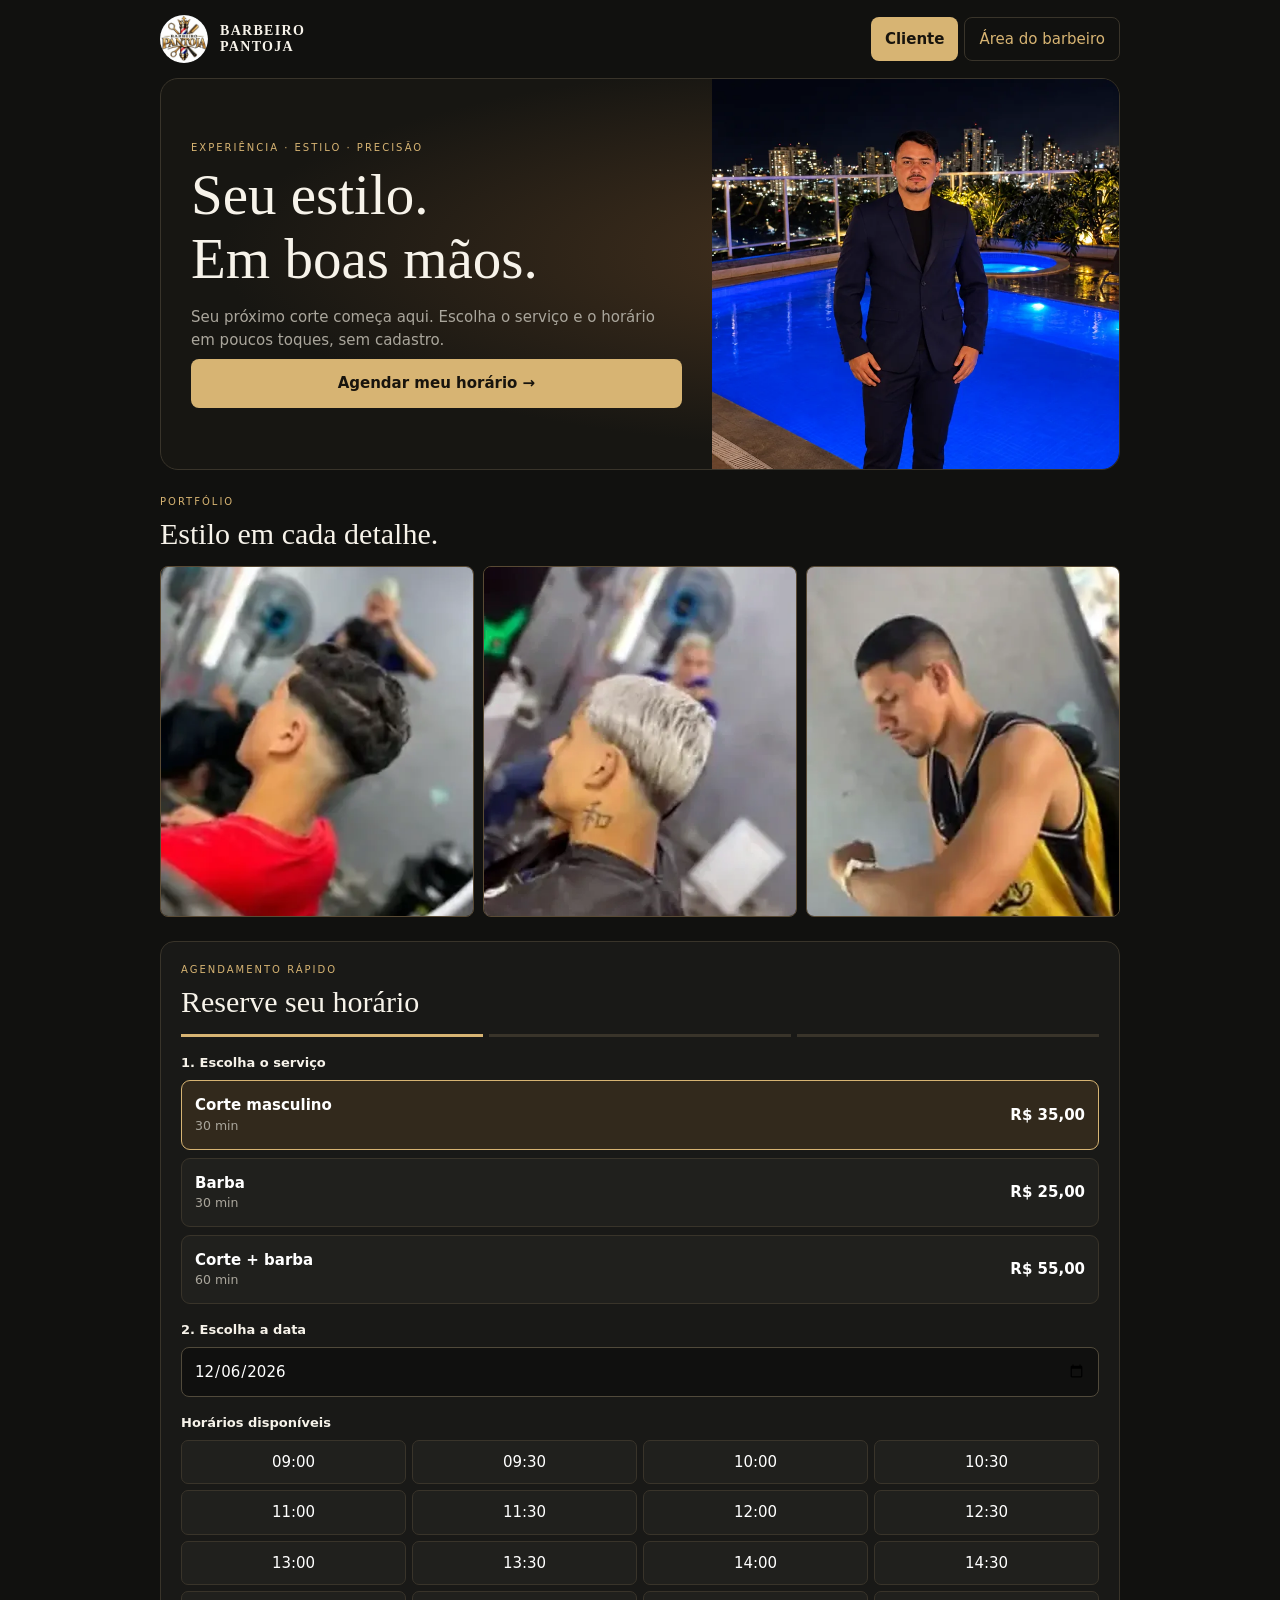
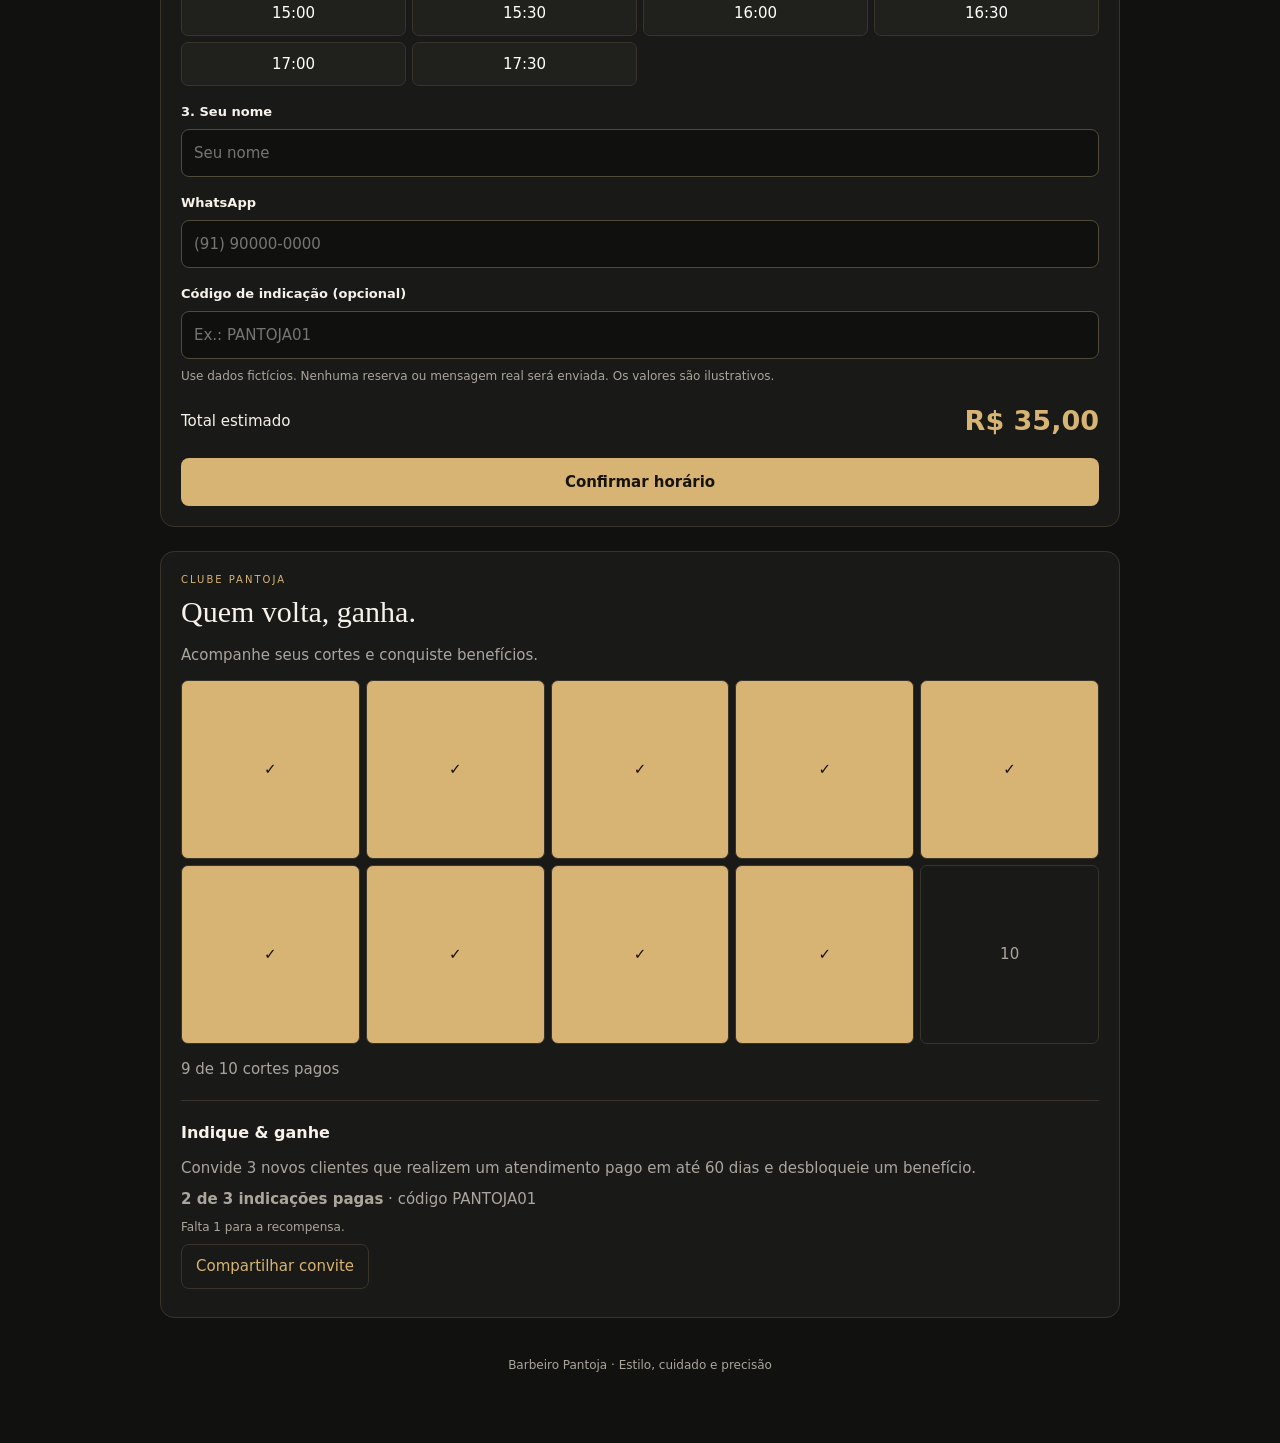
==== pantoja/index.html @ c9699ed9 "Publish Pantoja mobile booking preview with new portrait" ====
<!doctype html><html lang="pt-BR"><head><meta name="robots" content="noindex,nofollow"><meta charset="utf-8"><meta name="viewport" content="width=device-width, initial-scale=1"><title>Barbeiro Pantoja | Agendamentos</title><style>
*{box-sizing:border-box} :root{--gold:#d7b473;--ink:#11110f;--panel:#191917;--line:#39342a;--muted:#aaa69c} body{margin:0;background:var(--ink);color:#f7f3ea;font:15px/1.5 system-ui,sans-serif} button,input,select{font:inherit} button{cursor:pointer} button:disabled{opacity:.35;cursor:not-allowed} header{max-width:1000px;margin:auto;padding:15px 20px;display:flex;align-items:center;gap:12px;justify-content:space-between} .brand{display:flex;align-items:center;gap:12px;font:600 14px Georgia,serif;letter-spacing:1.3px}.brand img{width:48px;height:48px} .tag{font-size:10px;color:var(--gold);letter-spacing:2px;text-transform:uppercase} .wrap{max-width:1000px;margin:auto;padding:0 20px 55px} .demo{background:#252016;color:#ebd7aa;text-align:center;font-size:11px;padding:7px 15px;letter-spacing:.4px} .switch{display:flex;gap:6px;flex-wrap:wrap} .switch button,.ghost{background:transparent;color:var(--gold);border:1px solid var(--line);border-radius:8px;padding:10px 14px} .switch button.active,.gold{background:var(--gold);color:#18140d;border:0;border-radius:8px;padding:13px 18px;font-weight:750} .switch button.active{padding:10px 14px} .gold{width:100%} .hero{display:grid;grid-template-columns:1.15fr .85fr;gap:20px;align-items:center;min-height:310px;border:1px solid var(--line);border-radius:18px;overflow:hidden;background:linear-gradient(135deg,#242019,#111)} .hero .copy{padding:30px}.hero img{width:100%;height:100%;max-height:360px;object-fit:cover;object-position:50% 30%;filter:saturate(.85)} h1,h2{font-family:Georgia,serif;font-weight:400;line-height:1.12;margin:8px 0 15px} h1{font-size:clamp(32px,5vw,57px)} h2{font-size:30px} h3{margin:0 0 12px;font-size:16px} p{margin:8px 0;color:var(--muted)} section{margin:24px 0} .panel{background:var(--panel);border:1px solid var(--line);border-radius:14px;padding:20px} .gallery{display:grid;grid-template-columns:repeat(3,1fr);gap:9px}.gallery img{width:100%;aspect-ratio:1/1.12;object-fit:cover;border-radius:8px}.grid{display:grid;grid-template-columns:repeat(2,minmax(0,1fr));gap:10px} .choice{display:flex;justify-content:space-between;align-items:center;width:100%;background:#20201d;color:white;border:1px solid var(--line);padding:13px;border-radius:9px;text-align:left;margin:8px 0}.choice.sel,.slot.sel{border-color:var(--gold);background:#32291c}.choice small{display:block;color:var(--muted)} .slots{display:grid;grid-template-columns:repeat(4,minmax(0,1fr));gap:6px}.slot{border:1px solid var(--line);color:white;background:#20201d;border-radius:7px;padding:10px 5px}.slot:disabled{text-decoration:line-through} label{display:block;font-weight:650;font-size:13px;margin:16px 0 7px} input,select{width:100%;background:#10100f;color:white;border:1px solid #514a3b;padding:12px;border-radius:8px;min-height:45px} .summary{display:flex;justify-content:space-between;gap:10px;align-items:center;margin:16px 0}.muted{color:var(--muted);font-size:12px}.value{color:var(--gold);font-size:27px;font-weight:700}.status{font-size:12px;color:var(--gold)} .row{display:flex;justify-content:space-between;gap:10px;align-items:center;border-top:1px solid var(--line);padding:13px 0;flex-wrap:wrap}.row:first-child{border-top:0}.row strong{display:block}.actions{display:flex;gap:5px;flex-wrap:wrap}.actions button{padding:8px 10px;font-size:12px}.stamp{display:grid;grid-template-columns:repeat(5,1fr);gap:6px;margin:14px 0}.stamp span{border:1px solid var(--line);border-radius:7px;display:grid;place-items:center;aspect-ratio:1;color:var(--muted)}.stamp span.on{background:var(--gold);color:#17130c}.hidden{display:none!important} .notice{background:#272015;border:1px solid #5a492b;padding:12px;border-radius:8px;font-size:12px;color:#dfc792}.error{color:#ffac9e;font-size:13px}.ok{color:#a9d6b6}.footer{text-align:center;font-size:12px;color:var(--muted);padding:14px}.steps{display:flex;gap:6px;margin:15px 0}.steps span{height:3px;flex:1;background:var(--line)}.steps .on{background:var(--gold)} @media(max-width:600px){header{padding:12px}.brand{font-size:11px;gap:7px}.brand img{width:36px;height:36px}.switch button,.switch button.active{font-size:11px;padding:8px}.wrap{padding:0 12px 30px}.hero{grid-template-columns:1fr;gap:0}.hero .copy{padding:22px;order:2}.hero img{height:190px;object-position:50% 34%}.panel{padding:15px}h2{font-size:26px}.slots{grid-template-columns:repeat(3,1fr)}}
 .hero{background:radial-gradient(ellipse at 80% 45%,#49341f,#171612 65%);grid-template-columns:1.15fr .85fr;gap:0}.hero img{width:100%;height:340px;max-height:none;object-fit:contain;object-position:center;filter:none;background:radial-gradient(ellipse,#3a2b1d,#151411);mask-image:linear-gradient(to right,transparent 0%,#000 9%)}.gallery img{border:1px solid #594a34}.brand img{border-radius:50%;object-fit:contain}@media(max-width:600px){.hero{grid-template-columns:1fr}.hero img{height:260px;object-fit:contain;mask-image:linear-gradient(to bottom,#000 90%,transparent 100%)}.hero .copy{order:2;padding:22px}} .hero img{object-fit:cover;object-position:50% 31%;height:390px;mask-image:none;background:#151411}@media(max-width:600px){.hero img{height:310px;object-fit:cover;object-position:50% 28%;mask-image:none}.hero .copy{padding:22px}}</style></head><body><header><div class="brand"><img src="[data-uri]" alt="Logo Barbeiro Pantoja"><span>BARBEIRO<br>PANTOJA</span></div><nav class="switch"><button id="clientTab" class="active" onclick="view('client')">Cliente</button><button id="adminTab" onclick="view('admin')">Área do barbeiro</button></nav></header><main class="wrap">
<div id="client"><div class="hero"><div class="copy"><div class="tag">Experiência · Estilo · Precisão</div><h1>Seu estilo.<br>Em boas mãos.</h1><p>Seu próximo corte começa aqui. Escolha o serviço e o horário em poucos toques, sem cadastro.</p><button class="gold" onclick="document.getElementById('book').scrollIntoView({behavior:'smooth'})">Agendar meu horário →</button></div><img src="[data-uri]" alt="Retrato profissional"></div>
<section><div class="tag">Portfólio</div><h2>Estilo em cada detalhe.</h2><div class="gallery"><img src="[data-uri]" alt="Corte publicado no perfil"><img src="[data-uri]" alt="Corte publicado no perfil"><img src="[data-uri]" alt="Corte publicado no perfil"></div></section>
<section id="book" class="panel"><div class="tag">Agendamento rápido</div><h2>Reserve seu horário</h2><div class="steps"><span class="on"></span><span id="s2"></span><span id="s3"></span></div><div id="bookingForm"><label>1. Escolha o serviço</label><div id="services"></div><label>2. Escolha a data</label><input type="date" id="day" onchange="renderSlots()"><label>Horários disponíveis</label><div class="slots" id="slots"></div><label>3. Seu nome</label><input id="name" placeholder="Seu nome" maxlength="70"><label>WhatsApp</label><input id="phone" type="tel" placeholder="(91) 90000-0000" maxlength="20"><label>Código de indicação (opcional)</label><input id="ref" placeholder="Ex.: PANTOJA01" maxlength="20"><p class="muted">Use dados fictícios. Nenhuma reserva ou mensagem real será enviada. Os valores são ilustrativos.</p><div class="summary"><span>Total estimado</span><strong id="total" class="value"></strong></div><div class="error" id="err" aria-live="polite"></div><button class="gold" onclick="reserve()">Confirmar horário</button></div><div id="confirmation" class="hidden"></div></section>
<section class="panel"><div class="tag">Clube Pantoja</div><h2>Quem volta, ganha.</h2><p>Acompanhe seus cortes e conquiste benefícios.</p><div id="stamps" class="stamp"></div><p id="loyaltyText"></p><hr style="border:0;border-top:1px solid var(--line);margin:20px 0"><h3>Indique & ganhe</h3><p>Convide 3 novos clientes que realizem um atendimento pago em até 60 dias e desbloqueie um benefício.</p><div id="referText"></div><button class="ghost" onclick="copyInvite()">Compartilhar convite</button><p class="muted" id="copyMsg"></p></section></div>
<div id="admin" class="hidden"><div class="tag">Gestão · Unidade principal</div><h2>Seu dia, sob controle.</h2><p>Organize seus atendimentos e acompanhe os resultados da sua barbearia. Os dados ficam somente neste navegador.</p><div class="grid"><div class="panel"><div class="muted">Reservas ativas</div><div class="value" id="count"></div></div><div class="panel"><div class="muted">Receita recebida</div><div class="value" id="income"></div></div><div class="panel"><div class="muted">Indicações pagas</div><div class="value" id="refsCount"></div></div><div class="panel"><div class="muted">Cortes fidelidade</div><div class="value" id="loyaltyCount"></div></div></div>
<section class="panel"><h3>Agenda</h3><div id="agenda"></div><p class="muted">Confirme chegada e registre o pagamento após finalizar o atendimento. Cancelar libera o horário.</p></section><section class="panel"><h3>Bloquear horário</h3><label>Data</label><input id="blockDay" type="date"><label>Horário inicial (30 min)</label><select id="blockTime"></select><button class="ghost" style="margin-top:10px" onclick="addBlock()">Bloquear horário</button><div class="error" id="blockErr"></div><div id="blockList"></div></section><section class="panel"><h3>Crescimento</h3><div id="growth"></div><button class="ghost" onclick="resetDemo()">Limpar registros locais</button></section></div><div class="footer">Barbeiro Pantoja · Estilo, cuidado e precisão</div></main>
<script>
const services=[{name:'Corte masculino',price:35,duration:30},{name:'Barba',price:25,duration:30},{name:'Corte + barba',price:55,duration:60}];const $=id=>document.getElementById(id);const brl=n=>n.toLocaleString('pt-BR',{style:'currency',currency:'BRL'});const date=()=>{let d=new Date();return `${d.getFullYear()}-${String(d.getMonth()+1).padStart(2,'0')}-${String(d.getDate()).padStart(2,'0')}`};const dayText=d=>d.split('-').reverse().join('/');const toMin=t=>+t.slice(0,2)*60 + +t.slice(3);const times=Array.from({length:18},(_,i)=>`${String(9+Math.floor(i/2)).padStart(2,'0')}:${i%2?'30':'00'}`);const seed=()=>({bookings:[],blocks:[],loyalty:9,refs:2,income:0});let state=seed();try{let s=localStorage.getItem('pantoja-demo-v1');if(s)state=JSON.parse(s)}catch{};let selected=0,slot='';function save(){try{localStorage.setItem('pantoja-demo-v1',JSON.stringify(state))}catch{}}function esc(s){return String(s).replace(/[&<>"']/g,c=>({'&':'&amp;','<':'&lt;','>':'&gt;','"':'&quot;',"'":'&#39;'}[c]))}function overlap(t,d,u,e){return toMin(t)<toMin(u)+e&&toMin(u)<toMin(t)+d}function available(day,t,d){return toMin(t)+d<=18*60&&!state.bookings.some(b=>b.day===day&&b.status!=='cancelado'&&overlap(t,d,b.time,b.duration))&&!state.blocks.some(b=>b.day===day&&overlap(t,d,b.time,30))}function view(v){$('client').classList.toggle('hidden',v!=='client');$('admin').classList.toggle('hidden',v!=='admin');$('clientTab').classList.toggle('active',v==='client');$('adminTab').classList.toggle('active',v==='admin');renderAll();window.scrollTo(0,0)}function renderServices(){$('services').innerHTML=services.map((s,i)=>`<button class="choice ${i===selected?'sel':''}" onclick="choose(${i})"><span><strong>${s.name}</strong><small>${s.duration} min</small></span><strong>${brl(s.price)}</strong></button>`).join('');$('total').textContent=brl(services[selected].price)}function choose(i){selected=i;slot='';renderServices();renderSlots()}function renderSlots(){let d=$('day').value;if(slot&&!available(d,slot,services[selected].duration))slot='';$('slots').innerHTML=times.map(t=>`<button class="slot ${slot===t?'sel':''}" ${available(d,t,services[selected].duration)?'':'disabled'} onclick="pick('${t}')">${t}</button>`).join('');$('s2').classList.toggle('on',!!slot)}function pick(t){slot=t;renderSlots()}function reserve(){let s=services[selected],d=$('day').value,n=$('name').value.trim(),p=$('phone').value.replace(/\D/g,''),r=$('ref').value.trim().toUpperCase();$('err').textContent='';if(!d||d<date()||!slot||!available(d,slot,s.duration)||!n||p.length<10||p.length>13){$('err').textContent='Confira a data, o horário, o nome e o telefone.';return}let b={id:'BP-'+Date.now().toString(36).toUpperCase(),day:d,time:slot,name:n,phone:p,service:s.name,price:s.price,duration:s.duration,ref:r,status:'reservado'};state.bookings.push(b);save();$('bookingForm').classList.add('hidden');$('s3').classList.add('on');$('confirmation').classList.remove('hidden');$('confirmation').innerHTML=`<h2 class="ok">Horário registrado!</h2><p>Confira os detalhes. Nenhuma reserva real foi enviada.</p><div class="notice">${esc(n)} · ${s.name}<br>${dayText(d)} às ${slot}<br>Código ${b.id}</div><p>Mensagem para confirmação: Olá, gostaria de confirmar minha reserva ${b.id}.</p><button class="gold" onclick="view('admin')">Ver reserva no painel →</button><button class="ghost" style="margin-top:8px" onclick="newBooking()">Agendar outro horário</button>`;renderAll()}function newBooking(){$('bookingForm').classList.remove('hidden');$('confirmation').classList.add('hidden');$('s3').classList.remove('on');slot='';$('name').value='';$('phone').value='';$('ref').value='';renderSlots()}function status(id,action){let b=state.bookings.find(x=>x.id===id);if(!b)return;if(action==='chegou'&&b.status==='reservado')b.status='chegou';else if(action==='cancelado'&&['reservado','chegou'].includes(b.status))b.status='cancelado';else if(action==='pago'&&b.status==='chegou'){b.status='pago';state.income+=b.price;state.loyalty++;if(b.ref==='PANTOJA01'&&!state.bookings.some(x=>x.id!==b.id&&x.phone===b.phone&&x.status==='pago'))state.refs++}save();renderAll()}function renderAll(){renderServices();renderSlots();$('count').textContent=state.bookings.filter(b=>['reservado','chegou'].includes(b.status)).length;$('income').textContent=brl(state.income);$('refsCount').textContent=state.refs;$('loyaltyCount').textContent=state.loyalty;$('agenda').innerHTML=state.bookings.length?[...state.bookings].sort((a,b)=>(a.day+a.time).localeCompare(b.day+b.time)).map(b=>`<div class="row"><div><strong>${dayText(b.day)} · ${b.time} — ${esc(b.name)}</strong><span class="muted">${esc(b.service)} · ${brl(b.price)}</span><br><span class="status">${{reservado:'Reservado',chegou:'Em atendimento',pago:'Concluído e pago',cancelado:'Cancelado'}[b.status]}</span></div><div class="actions">${b.status==='reservado'?`<button class="ghost" onclick="status('${b.id}','chegou')">Chegou</button>`:''}${b.status==='chegou'?`<button class="ghost" onclick="status('${b.id}','pago')">Concluir e pagar</button>`:''}${['reservado','chegou'].includes(b.status)?`<button class="ghost" onclick="status('${b.id}','cancelado')">Cancelar</button>`:''}</div></div>`).join(''):'<p>Nenhuma reserva ainda. Faça um agendamento na visão Cliente.</p>';$('stamps').innerHTML=Array.from({length:10},(_,i)=>`<span class="${i<state.loyalty?'on':''}">${i<state.loyalty?'✓':i+1}</span>`).join('');$('loyaltyText').textContent=state.loyalty>=10?'Recompensa desbloqueada!':`${state.loyalty} de 10 cortes pagos`;$('referText').innerHTML=`<p><strong>${state.refs} de 3 indicações pagas</strong> · código PANTOJA01</p><p class="${state.refs>=3?'ok':'muted'}">${state.refs>=3?'Recompensa desbloqueada!':'Falta '+(3-state.refs)+' para a recompensa.'}</p>`;$('growth').innerHTML=`<div class="row"><span>Fidelidade</span><strong>${state.loyalty>=10?'Recompensa liberada':state.loyalty+'/10'}</strong></div><div class="row"><span>Indicações</span><strong>${state.refs>=3?'Recompensa liberada':state.refs+'/3'}</strong></div>`;$('blockList').innerHTML=state.blocks.map((b,i)=>`<div class="row"><span>${dayText(b.day)} · ${b.time}</span><button class="ghost" onclick="removeBlock(${i})">Liberar</button></div>`).join('')}function addBlock(){let d=$('blockDay').value,t=$('blockTime').value;if(!d||d<date()||!available(d,t,30)){$('blockErr').textContent='Horário inválido ou ocupado.';return}$('blockErr').textContent='';state.blocks.push({day:d,time:t});save();renderAll()}function removeBlock(i){state.blocks.splice(i,1);save();renderAll()}async function copyInvite(){let text='Conheça o Barbeiro Pantoja! Código de indicação: PANTOJA01.';try{await navigator.clipboard.writeText(text);$('copyMsg').textContent='Convite copiado.'}catch{$('copyMsg').textContent=text}}function resetDemo(){if(!confirm('Apagar os registros salvos neste navegador?'))return;state=seed();save();newBooking();renderAll()}$('day').value=$('blockDay').value=date();$('day').min=$('blockDay').min=date();$('blockTime').innerHTML=times.map(t=>`<option>${t}</option>`).join('');renderAll();
</script></body></html>
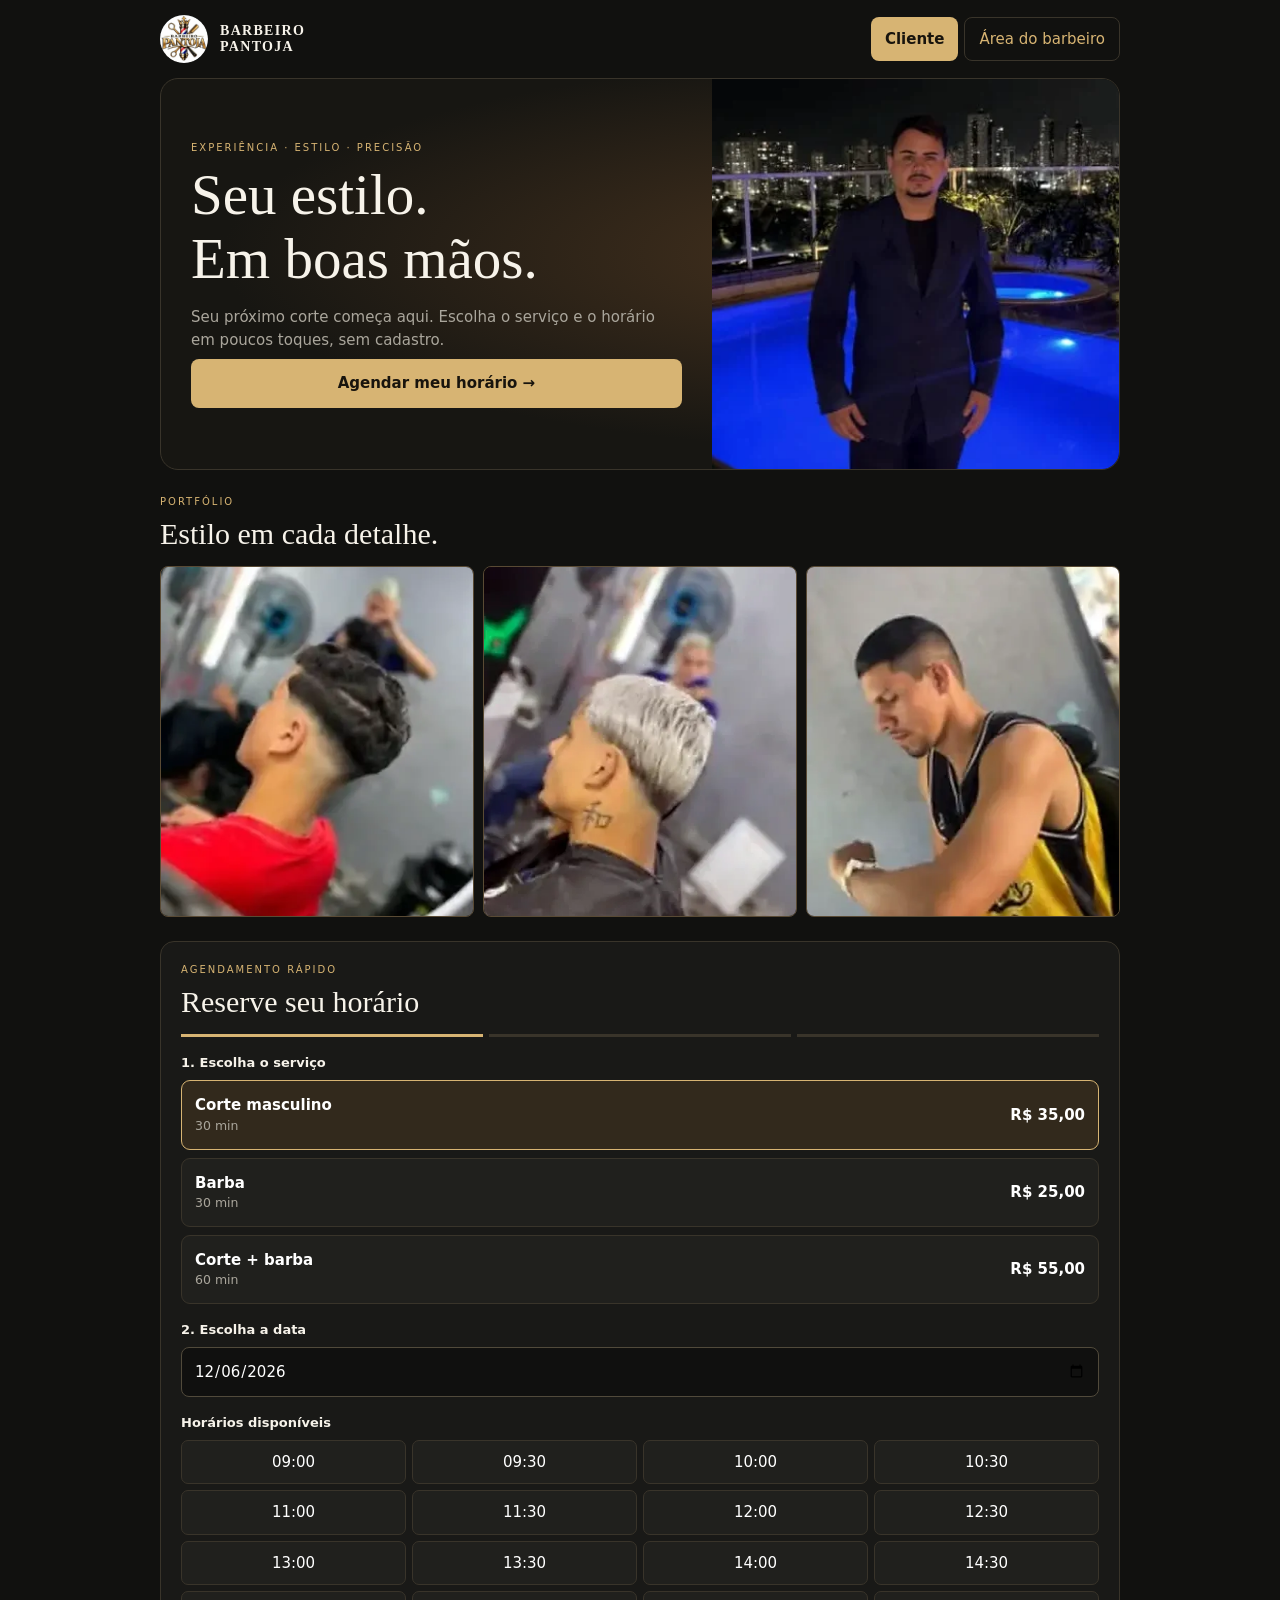
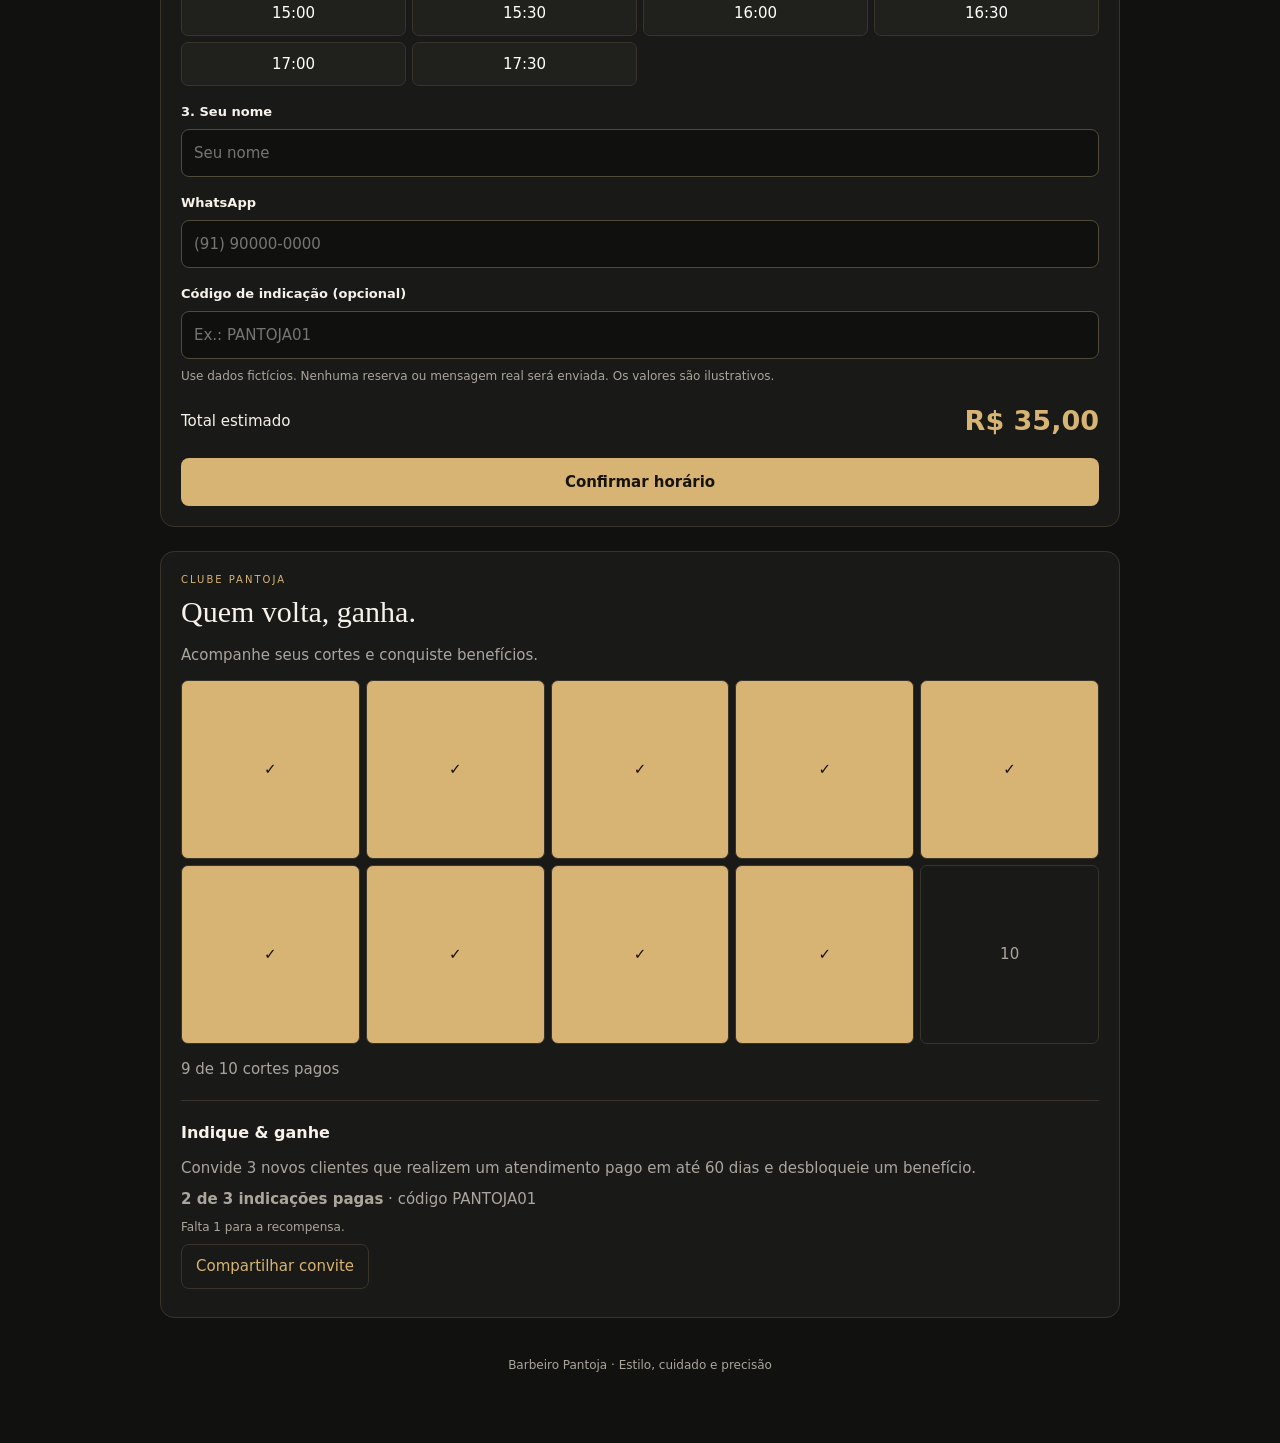
==== commit 533b14d2: "Restore original facial features in Pantoja hero photograph" ====
--- a/pantoja/index.html
+++ b/pantoja/index.html
@@ -1,7 +1,7 @@
 <!doctype html><html lang="pt-BR"><head><meta name="robots" content="noindex,nofollow"><meta charset="utf-8"><meta name="viewport" content="width=device-width, initial-scale=1"><title>Barbeiro Pantoja | Agendamentos</title><style>
 *{box-sizing:border-box} :root{--gold:#d7b473;--ink:#11110f;--panel:#191917;--line:#39342a;--muted:#aaa69c} body{margin:0;background:var(--ink);color:#f7f3ea;font:15px/1.5 system-ui,sans-serif} button,input,select{font:inherit} button{cursor:pointer} button:disabled{opacity:.35;cursor:not-allowed} header{max-width:1000px;margin:auto;padding:15px 20px;display:flex;align-items:center;gap:12px;justify-content:space-between} .brand{display:flex;align-items:center;gap:12px;font:600 14px Georgia,serif;letter-spacing:1.3px}.brand img{width:48px;height:48px} .tag{font-size:10px;color:var(--gold);letter-spacing:2px;text-transform:uppercase} .wrap{max-width:1000px;margin:auto;padding:0 20px 55px} .demo{background:#252016;color:#ebd7aa;text-align:center;font-size:11px;padding:7px 15px;letter-spacing:.4px} .switch{display:flex;gap:6px;flex-wrap:wrap} .switch button,.ghost{background:transparent;color:var(--gold);border:1px solid var(--line);border-radius:8px;padding:10px 14px} .switch button.active,.gold{background:var(--gold);color:#18140d;border:0;border-radius:8px;padding:13px 18px;font-weight:750} .switch button.active{padding:10px 14px} .gold{width:100%} .hero{display:grid;grid-template-columns:1.15fr .85fr;gap:20px;align-items:center;min-height:310px;border:1px solid var(--line);border-radius:18px;overflow:hidden;background:linear-gradient(135deg,#242019,#111)} .hero .copy{padding:30px}.hero img{width:100%;height:100%;max-height:360px;object-fit:cover;object-position:50% 30%;filter:saturate(.85)} h1,h2{font-family:Georgia,serif;font-weight:400;line-height:1.12;margin:8px 0 15px} h1{font-size:clamp(32px,5vw,57px)} h2{font-size:30px} h3{margin:0 0 12px;font-size:16px} p{margin:8px 0;color:var(--muted)} section{margin:24px 0} .panel{background:var(--panel);border:1px solid var(--line);border-radius:14px;padding:20px} .gallery{display:grid;grid-template-columns:repeat(3,1fr);gap:9px}.gallery img{width:100%;aspect-ratio:1/1.12;object-fit:cover;border-radius:8px}.grid{display:grid;grid-template-columns:repeat(2,minmax(0,1fr));gap:10px} .choice{display:flex;justify-content:space-between;align-items:center;width:100%;background:#20201d;color:white;border:1px solid var(--line);padding:13px;border-radius:9px;text-align:left;margin:8px 0}.choice.sel,.slot.sel{border-color:var(--gold);background:#32291c}.choice small{display:block;color:var(--muted)} .slots{display:grid;grid-template-columns:repeat(4,minmax(0,1fr));gap:6px}.slot{border:1px solid var(--line);color:white;background:#20201d;border-radius:7px;padding:10px 5px}.slot:disabled{text-decoration:line-through} label{display:block;font-weight:650;font-size:13px;margin:16px 0 7px} input,select{width:100%;background:#10100f;color:white;border:1px solid #514a3b;padding:12px;border-radius:8px;min-height:45px} .summary{display:flex;justify-content:space-between;gap:10px;align-items:center;margin:16px 0}.muted{color:var(--muted);font-size:12px}.value{color:var(--gold);font-size:27px;font-weight:700}.status{font-size:12px;color:var(--gold)} .row{display:flex;justify-content:space-between;gap:10px;align-items:center;border-top:1px solid var(--line);padding:13px 0;flex-wrap:wrap}.row:first-child{border-top:0}.row strong{display:block}.actions{display:flex;gap:5px;flex-wrap:wrap}.actions button{padding:8px 10px;font-size:12px}.stamp{display:grid;grid-template-columns:repeat(5,1fr);gap:6px;margin:14px 0}.stamp span{border:1px solid var(--line);border-radius:7px;display:grid;place-items:center;aspect-ratio:1;color:var(--muted)}.stamp span.on{background:var(--gold);color:#17130c}.hidden{display:none!important} .notice{background:#272015;border:1px solid #5a492b;padding:12px;border-radius:8px;font-size:12px;color:#dfc792}.error{color:#ffac9e;font-size:13px}.ok{color:#a9d6b6}.footer{text-align:center;font-size:12px;color:var(--muted);padding:14px}.steps{display:flex;gap:6px;margin:15px 0}.steps span{height:3px;flex:1;background:var(--line)}.steps .on{background:var(--gold)} @media(max-width:600px){header{padding:12px}.brand{font-size:11px;gap:7px}.brand img{width:36px;height:36px}.switch button,.switch button.active{font-size:11px;padding:8px}.wrap{padding:0 12px 30px}.hero{grid-template-columns:1fr;gap:0}.hero .copy{padding:22px;order:2}.hero img{height:190px;object-position:50% 34%}.panel{padding:15px}h2{font-size:26px}.slots{grid-template-columns:repeat(3,1fr)}}
  .hero{background:radial-gradient(ellipse at 80% 45%,#49341f,#171612 65%);grid-template-columns:1.15fr .85fr;gap:0}.hero img{width:100%;height:340px;max-height:none;object-fit:contain;object-position:center;filter:none;background:radial-gradient(ellipse,#3a2b1d,#151411);mask-image:linear-gradient(to right,transparent 0%,#000 9%)}.gallery img{border:1px solid #594a34}.brand img{border-radius:50%;object-fit:contain}@media(max-width:600px){.hero{grid-template-columns:1fr}.hero img{height:260px;object-fit:contain;mask-image:linear-gradient(to bottom,#000 90%,transparent 100%)}.hero .copy{order:2;padding:22px}} .hero img{object-fit:cover;object-position:50% 31%;height:390px;mask-image:none;background:#151411}@media(max-width:600px){.hero img{height:310px;object-fit:cover;object-position:50% 28%;mask-image:none}.hero .copy{padding:22px}}</style></head><body><header><div class="brand"><img src="[data-uri]" alt="Logo Barbeiro Pantoja"><span>BARBEIRO<br>PANTOJA</span></div><nav class="switch"><button id="clientTab" class="active" onclick="view('client')">Cliente</button><button id="adminTab" onclick="view('admin')">Área do barbeiro</button></nav></header><main class="wrap">
-<div id="client"><div class="hero"><div class="copy"><div class="tag">Experiência · Estilo · Precisão</div><h1>Seu estilo.<br>Em boas mãos.</h1><p>Seu próximo corte começa aqui. Escolha o serviço e o horário em poucos toques, sem cadastro.</p><button class="gold" onclick="document.getElementById('book').scrollIntoView({behavior:'smooth'})">Agendar meu horário →</button></div><img src="[data-uri]" alt="Retrato profissional"></div>
+<div id="client"><div class="hero"><div class="copy"><div class="tag">Experiência · Estilo · Precisão</div><h1>Seu estilo.<br>Em boas mãos.</h1><p>Seu próximo corte começa aqui. Escolha o serviço e o horário em poucos toques, sem cadastro.</p><button class="gold" onclick="document.getElementById('book').scrollIntoView({behavior:'smooth'})">Agendar meu horário →</button></div><img src="[data-uri]" alt="Retrato profissional"></div>
 <section><div class="tag">Portfólio</div><h2>Estilo em cada detalhe.</h2><div class="gallery"><img src="[data-uri]" alt="Corte publicado no perfil"><img src="[data-uri]" alt="Corte publicado no perfil"><img src="[data-uri]" alt="Corte publicado no perfil"></div></section>
 <section id="book" class="panel"><div class="tag">Agendamento rápido</div><h2>Reserve seu horário</h2><div class="steps"><span class="on"></span><span id="s2"></span><span id="s3"></span></div><div id="bookingForm"><label>1. Escolha o serviço</label><div id="services"></div><label>2. Escolha a data</label><input type="date" id="day" onchange="renderSlots()"><label>Horários disponíveis</label><div class="slots" id="slots"></div><label>3. Seu nome</label><input id="name" placeholder="Seu nome" maxlength="70"><label>WhatsApp</label><input id="phone" type="tel" placeholder="(91) 90000-0000" maxlength="20"><label>Código de indicação (opcional)</label><input id="ref" placeholder="Ex.: PANTOJA01" maxlength="20"><p class="muted">Use dados fictícios. Nenhuma reserva ou mensagem real será enviada. Os valores são ilustrativos.</p><div class="summary"><span>Total estimado</span><strong id="total" class="value"></strong></div><div class="error" id="err" aria-live="polite"></div><button class="gold" onclick="reserve()">Confirmar horário</button></div><div id="confirmation" class="hidden"></div></section>
 <section class="panel"><div class="tag">Clube Pantoja</div><h2>Quem volta, ganha.</h2><p>Acompanhe seus cortes e conquiste benefícios.</p><div id="stamps" class="stamp"></div><p id="loyaltyText"></p><hr style="border:0;border-top:1px solid var(--line);margin:20px 0"><h3>Indique & ganhe</h3><p>Convide 3 novos clientes que realizem um atendimento pago em até 60 dias e desbloqueie um benefício.</p><div id="referText"></div><button class="ghost" onclick="copyInvite()">Compartilhar convite</button><p class="muted" id="copyMsg"></p></section></div>
